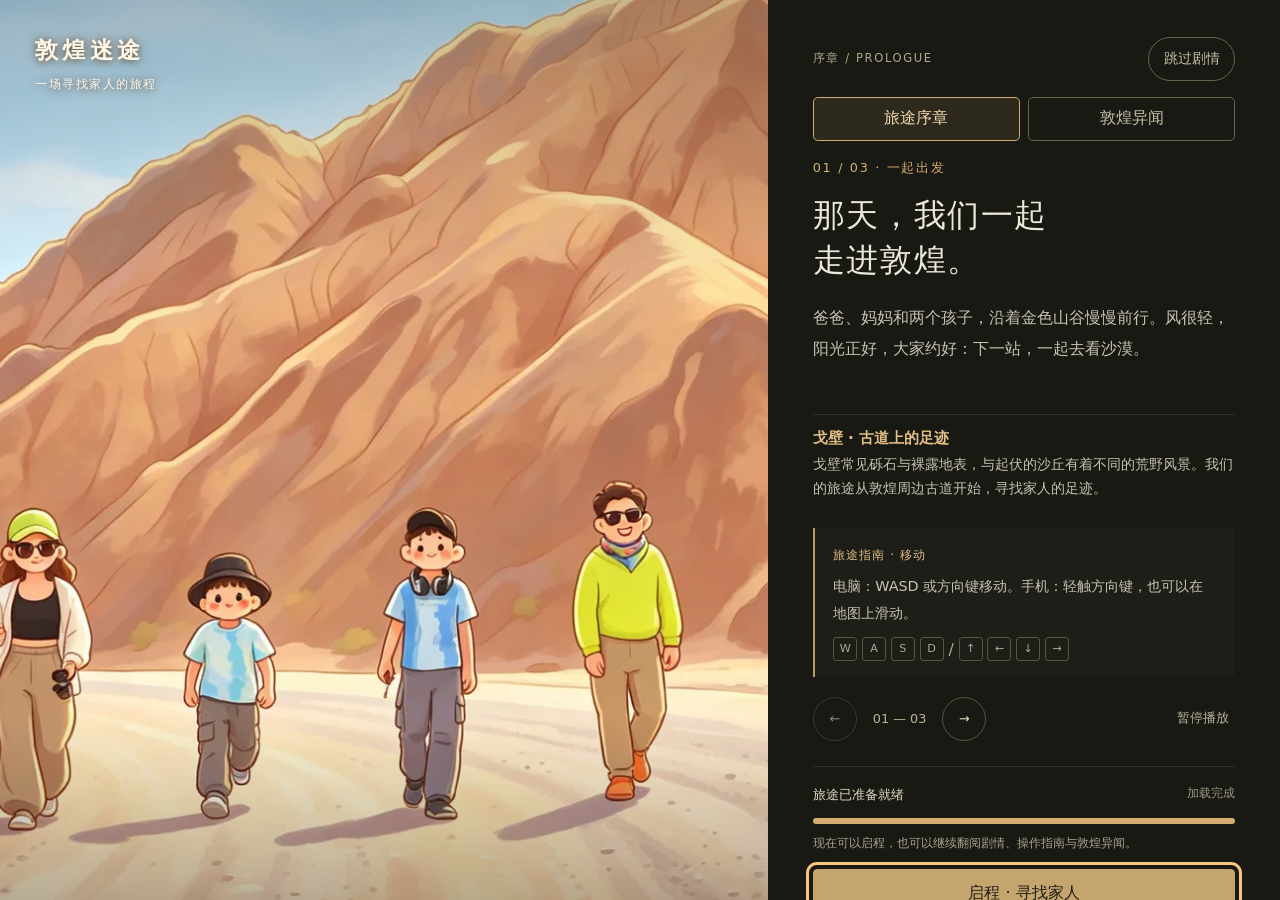
==== input-fix/index.html @ caf1607c "Publish the input-feel Web preview Add /input-fix/ from 085290f and link it on the preview index.  C" ====
<!DOCTYPE html>
<html lang="zh-CN">
	<head>
		<meta charset="utf-8">
		<meta name="viewport" content="width=device-width, initial-scale=1.0">
		<title>敦煌迷途</title>
		<style>
html, body, #canvas {
	margin: 0;
	padding: 0;
	border: 0;
}

body {
	color: white;
	background-color: black;
	overflow: hidden;
	touch-action: none;
}

#canvas {
	display: block;
}

#canvas:focus {
	outline: none;
}

#status, #status-splash, #status-progress {
	position: absolute;
	left: 0;
	right: 0;
}

#status, #status-splash {
	top: 0;
	bottom: 0;
}

#status {
	background-color: #242424;
	display: flex;
	flex-direction: column;
	justify-content: center;
	align-items: center;
	visibility: hidden;
}

#status-splash {
	max-height: 100%;
	max-width: 100%;
	margin: auto;
}

#status-splash.show-image--false {
	display: none;
}

#status-splash.fullsize--true {
	height: 100%;
	width: 100%;
	object-fit: contain;
}

#status-splash.use-filter--false {
	image-rendering: pixelated;
}

#status-progress, #status-notice {
	display: none;
}

#status-progress {
	bottom: 10%;
	width: 50%;
	margin: 0 auto;
}

#status-notice {
	background-color: #5b3943;
	border-radius: 0.5rem;
	border: 1px solid #9b3943;
	color: #e0e0e0;
	font-family: 'Noto Sans', 'Droid Sans', Arial, sans-serif;
	line-height: 1.3;
	margin: 0 2rem;
	overflow: hidden;
	padding: 1rem;
	text-align: center;
	z-index: 1;
}

html { font-family: system-ui, -apple-system, sans-serif; font-size: 100%; }
@supports (font: -apple-system-body) {
	html { font: -apple-system-body; }
}
#status { background: radial-gradient(ellipse at center, #33291c, #17140f); }
#status-splash { display: none; }
#status-copy {
	display: flex;
	flex-direction: column;
	gap: 0.5rem;
	margin-top: 1.25rem;
	text-align: center;
	font-family: system-ui, -apple-system, "Noto Sans SC", sans-serif;
}
#status-copy strong { color: #e6c98f; font-size: 1.35rem; font-weight: 600; }
#status-detail { color: #b9aa91; font-size: 0.9rem; }
#status-progress {
	position: static;
	margin-top: 1.25rem;
	height: 0.55rem;
	max-width: 26rem;
	accent-color: #d5a936;
}

#status { position:fixed; inset:0; z-index:1000; visibility:visible; display:grid; grid-template-columns:minmax(0, 1.35fr) minmax(24rem, 0.9fr); background:#191913; color:#ece7d9; text-align:left; overflow:auto; touch-action:pan-y; font-family:system-ui,-apple-system,sans-serif; }
body.intro-open { touch-action:pan-y; }
#status * { box-sizing:border-box; }
#status button { font:inherit; cursor:pointer; touch-action:manipulation; }
#status button:focus-visible { outline:3px solid #f6c57b; outline-offset:4px; }
#status button:disabled { cursor:wait; opacity:.58; }
#status [hidden] { display:none !important; }
.intro-art { position:relative; align-self:stretch; min-height:100%; overflow:hidden; background:#dcb687; }
.intro-art img { position:absolute; width:100%; height:100%; object-fit:cover; object-position:52% 65%; }
.intro-art::after { content:""; position:absolute; inset:0; background:linear-gradient(180deg,#2f261740,transparent 30%,transparent 75%,#2e241c70); pointer-events:none; }
.intro-brand { position:absolute; z-index:2; top:2.2rem; left:2.2rem; color:#fff7e8; text-shadow:0 1px 8px #594023; font-size:1.45rem; font-weight:650; letter-spacing:.18em; }
.intro-brand span { display:block; margin-top:.6rem; font-size:.78rem; font-weight:400; letter-spacing:.12em; }
.intro-caption { position:absolute; z-index:2; bottom:2.2rem; left:2.2rem; color:#fff4de; font-size:.85rem; letter-spacing:.15em; }
.intro-art-feedback { position:absolute; z-index:3; left:1rem; right:1rem; bottom:4rem; display:flex; flex-wrap:wrap; gap:.5rem; align-items:center; }
#intro-art-status { background:#241c14e8; color:#fff3d9; padding:.5rem .75rem; border-radius:.3rem; font-size:.85rem; }
#intro-art-retry { background:#241c14; color:#fff3d9; border:1px solid #d3ad70; min-height:2.75rem; padding:.4rem .7rem; border-radius:.3rem; }
.intro-place { margin-top:1rem; padding-top:.8rem; border-top:1px solid #ffffff19; }
#intro-place-title { margin:0 0 .3rem; font-size:.95rem; color:#e0bd82; font-weight:600; }
#intro-place-copy { margin:0; font-size:.85rem; line-height:1.75; color:#c6c1b2; }
.intro-sand { position:absolute; z-index:1; inset:-30%; opacity:0; pointer-events:none; background:repeating-linear-gradient(160deg,transparent 0 60px,#bd873632 62px 65px,transparent 68px 130px); transition:opacity 1.8s; }
#status[data-chapter="1"] .intro-sand { opacity:1; animation:intro-wind 4s linear infinite; }
#status[data-chapter="1"] .intro-art img { filter:sepia(.2) brightness(.82); }
@keyframes intro-wind { from { transform:translateX(-5%); } to { transform:translateX(5%); } }
.intro-panel { width:100%; max-width:42rem; margin:auto; padding:2.3rem clamp(1.5rem,3.5vw,4rem); }
.intro-top { display:flex; justify-content:space-between; align-items:center; gap:1rem; font-size:.72rem; letter-spacing:.14em; color:#afa88b; margin-bottom:1rem; }
.intro-sections { display:flex; gap:.5rem; margin-bottom:1.2rem; }
.intro-sections button { flex:1; min-height:2.75rem; border:1px solid #68614c; border-radius:.3rem; background:transparent; color:#c6bea7; }
.intro-sections button[aria-pressed="true"] { background:#d3ad701c; border-color:#d3ad70; color:#f2d8ad; }
.intro-lore-hint { font-size:.85rem; line-height:1.7; color:#afa88b; margin:0 0 1.4rem; }
#intro-lore-kind { color:#d2ad72; font-size:.85rem; margin:0 0 .8rem; }
#intro-lore-title { font-size:clamp(1.5rem,2vw,2rem); font-weight:500; line-height:1.5; margin:0 0 1rem; }
#intro-lore-copy { font-size:1rem; color:#d8d2c3; line-height:1.95; margin:0; }
.intro-lore-nav { display:flex; align-items:center; gap:.8rem; margin:1.2rem 0 .5rem; }
.intro-lore-nav button { min-width:2.75rem; min-height:2.75rem; padding:.4rem .8rem; border:1px solid #68614c; border-radius:.3rem; background:transparent; color:#f2d8ad; }
#intro-lore-page { margin-right:auto; color:#bbb298; font-size:.85rem; white-space:nowrap; }
#intro-lore-source { color:#afa88b; font-size:.8rem; line-height:1.7; margin-bottom:.8rem; }
#intro-lore-source summary { cursor:pointer; min-height:2.75rem; padding:.65rem 0; }
#intro-lore-link { display:inline-block; color:#e0bd82; padding:.5rem 0; }
#intro-lore-source span { display:block; }
#status a:focus-visible, #status summary:focus-visible { outline:3px solid #f6c57b; outline-offset:2px; }
.intro-top button { color:#c6bea7; background:transparent; border:1px solid #68614c; border-radius:2rem; min-height:2.75rem; padding:.4rem .9rem; font-size:.85rem !important; letter-spacing:0; }
#intro-chapter { color:#d2ad72; font-size:.8rem; letter-spacing:.13em; margin:0 0 1rem; }
#intro-title { font-size:clamp(1.7rem,2.5vw,2.8rem); font-weight:500; line-height:1.4; margin:0 0 1.2rem; letter-spacing:.05em; }
#intro-copy { color:#c6c1b2; font-size:1rem; line-height:1.95; margin:0; min-height:6rem; }
.intro-tip { margin-top:1.7rem; padding:1rem 1.15rem; border-left:2px solid #bc9a60; background:#ffffff06; }
#intro-tip-label { color:#e0bd82; font-size:.78rem; letter-spacing:.08em; }
#intro-tip { font-size:.9rem; line-height:1.85; margin:.55rem 0 0; color:#c8c2b1; }
.intro-keys { display:flex; gap:.3rem; align-items:center; margin-top:.7rem; color:#aea792; }
.intro-keys kbd { font: .7rem system-ui; min-width:1.5rem; height:1.5rem; text-align:center; padding-top:.2rem; border:1px solid #595640; border-radius:.2rem; }
.intro-nav { display:flex; align-items:center; gap:1rem; margin:1.2rem 0 1.6rem; color:#bbb298; font-size:.8rem; }
.intro-nav button { background:transparent; border:1px solid #55513f; color:#e9dcc4; min-width:2.75rem; min-height:2.75rem; border-radius:50%; }
.intro-nav #intro-auto { border:0; border-radius:0; margin-left:auto; color:#b9b29d; font-size:.8rem; }
.intro-loading { padding-top:1.2rem; border-top:1px solid #ffffff19; }
.intro-progress-row { display:flex; justify-content:space-between; gap:.5rem; font-size:.82rem; }
#status-detail { color:#e0d8c3; font-size:inherit; }
.intro-download { color:#99947e; font-size:.72rem; }
#status-progress { display:block; position:static; width:100%; max-width:none; margin:.85rem 0 .6rem; height:.35rem; accent-color:#d3ad70; border:0; border-radius:1rem; overflow:hidden; }
#status-progress::-webkit-progress-bar { background:#ffffff18; }
#status-progress::-webkit-progress-value { background:#d3ad70; }
#intro-network { font-size:.75rem; color:#a9a28e; line-height:1.6; margin:.65rem 0 1rem; }
#intro-enter, #intro-retry { min-height:3rem; width:100%; border:1px solid #c4a56d; background:#c4a56d; color:#201e16; border-radius:.25rem; font-weight:650; }
#status-notice { position:static; margin:1rem 0; text-align:left; overflow-wrap:anywhere; font: .85rem/1.6 system-ui; }
#status[data-returning="true"] #intro-story, #status[data-returning="true"] .intro-nav { display:none; }
#status[data-returning="true"] .intro-top { margin-bottom:1rem; }
#status[data-paused="true"] .intro-sand { animation-play-state:paused; }
@media (max-width:850px) {
  #status { display:flex; flex-direction:column; height:100dvh; overflow:hidden; justify-content:flex-start; align-items:stretch; }
  .intro-art { flex:none; min-height:0; height:clamp(9rem,26dvh,15rem); }
  .intro-art img { object-fit:contain; object-position:center; }
  .intro-brand { top:1rem; left:1rem; font-size:1.1rem; }
  .intro-brand span { font-size:.65rem; margin-top:.3rem; }
  .intro-caption { bottom:.8rem; left:1rem; font-size:.7rem; }
  .intro-panel { flex:1; min-height:0; max-width:none; margin:0; display:flex; flex-direction:column; padding:1rem 1.3rem max(.8rem,env(safe-area-inset-bottom)); }
  .intro-reading { flex:1; min-height:0; overflow-y:auto; padding-bottom:.5rem; overscroll-behavior:contain; }
  .intro-top { margin-bottom:1rem; }
  #intro-title { font-size:1.65rem; margin-bottom:.65rem; }
  #intro-title br { display:none; }
  #intro-copy { min-height:0; font-size:.95rem; line-height:1.8; }
  .intro-tip { margin-top:1rem; padding:.7rem .9rem; }
  .intro-keys { display:none; }
  .intro-nav { margin:.65rem 0; }
  .intro-loading { flex:none; padding-top:.8rem; }
}
@media (max-width:850px) and (max-height:500px) { .intro-art { display:none; } }
@media (max-width:850px) and (max-height:700px) {
  #status[data-reading="lore"] .intro-art { display:none; }
  #status[data-reading="lore"] .intro-lore-hint { display:none; }
}
@media (prefers-reduced-motion:reduce) { .intro-sand { animation:none !important; transition:none; } }

/* Illustrated travel notes stay visually distinct from the family film. */
#status[data-illustrated="true"] { grid-template-columns:minmax(0, 1fr); background:#262923; }
#status[data-illustrated="true"] .intro-art { display:none; }
#status[data-illustrated="true"] .intro-panel { max-width:62rem; height:100dvh; display:flex; flex-direction:column; padding-top:1.2rem; padding-bottom:1rem; }
#status[data-illustrated="true"] .intro-reading { flex:1; min-height:0; overflow-y:auto; }
#status[data-illustrated="true"] .intro-loading { flex:none; }
#status[data-illustrated="true"] #intro-lore-view article { display:grid; grid-template-columns:1fr 1fr; column-gap:2rem; padding:1.5rem; border-radius:.3rem; background:#eee0bd; color:#493b2b; border:1px solid #bb9868; }
#intro-rabbit-figure { grid-column:1; grid-row:1 / 5; margin:0; text-align:center; }
#intro-rabbit-figure svg { display:block; width:100%; height:auto; max-height:17rem; }
#intro-travel-figure { grid-column:1; grid-row:1 / 5; margin:0; text-align:center; }
#intro-travel-figure svg { display:block; width:100%; height:auto; max-height:17rem; }
#intro-travel-caption { font-size:.75rem; line-height:1.7; margin:.6rem 0; color:#6e5740; }
#intro-rabbit-figure figcaption { font-size:.75rem; line-height:1.7; margin:.3rem 0; color:#6e5740; }
#intro-rabbit-zoom { min-height:2.75rem; border:1px solid #8d7050; border-radius:.3rem; background:transparent; color:#493b2b; padding:.3rem 1rem; }
#status[data-illustrated="true"] #intro-lore-kind { color:#775137; font-size:.8rem; margin-top:1rem; }
#status[data-illustrated="true"] #intro-lore-title { color:#3d493e; }
#status[data-illustrated="true"] #intro-lore-copy { color:#544633; }
#intro-rabbit-caption { color:#6f5435; font-size:.85rem; line-height:1.7; border-top:1px dashed #b59d78; padding-top:1rem; }
@media (max-width:600px) {
  #status[data-illustrated="true"] #intro-lore-view article { display:flex; flex-direction:column; padding:1rem; }
  #intro-rabbit-figure svg { width:11rem; max-width:100%; margin:auto; }
  #intro-travel-figure svg { width:15rem; max-width:100%; max-height:11rem; margin:auto; }
  #status[data-illustrated="true"] #intro-lore-kind { order:-2; margin-top:0; }
  #status[data-illustrated="true"] #intro-lore-title { order:-1; font-size:1.4rem; }
  #status[data-illustrated="true"] #intro-lore-copy { margin-top:1rem; }
}
@media (max-width:600px) and (max-height:700px) {
  /* Large system text: show the story before its sketch, with entry always pinned. */
  #status[data-illustrated="true"][data-rabbit="false"] #intro-lore-kind { order:-3; }
  #status[data-illustrated="true"][data-rabbit="false"] #intro-lore-title { order:-2; }
  #status[data-illustrated="true"][data-rabbit="false"] #intro-lore-copy { order:-1; margin:0 0 1rem; }
}

		</style>
		<link id="-gd-engine-icon" rel="icon" type="image/png" href="index.icon.png" />
<link rel="apple-touch-icon" href="index.apple-touch-icon.png"/>

		<link rel="preload" href="intro-b907c18ffd4f22e8.webp" as="image" fetchpriority="high">
		<link rel="preload" href="engine-0e92f6c922b2d3230a5f05c5.wasm" as="fetch" type="application/wasm" crossorigin fetchpriority="low">
		<link rel="preload" href="game-4601ad92c6a25cb514711096.pck" as="fetch" crossorigin fetchpriority="low">

	</head>
	<body>
		<canvas id="canvas">
			Your browser does not support the canvas tag.
		</canvas>

		<noscript>
			Your browser does not support JavaScript.
		</noscript>

		<section id="status" aria-label="敦煌迷途序章" data-chapter="0">
  <div class="intro-art">
    <img src="intro-b907c18ffd4f22e8.webp" data-storm-src="intro-f0b5d2ba8b22881a.webp" data-search-src="intro-f4a6c2591dc0d5f5.webp" alt="一家四口穿行在敦煌金色的山谷中：妈妈、两个孩子和爸爸。" fetchpriority="high" decoding="async">
    <div class="intro-sand" aria-hidden="true"></div>
    <div class="intro-brand">敦煌迷途 <span>一场寻找家人的旅程</span></div>
    <span class="intro-caption">敦煌 · 风起之前</span>
    <div class="intro-art-feedback"><span id="intro-art-status" role="status" hidden></span><button id="intro-art-retry" type="button" hidden>重试插图</button></div>
  </div>
  <div class="intro-panel">
    <div class="intro-reading">
    <header class="intro-top"><span>序章 / PROLOGUE</span><button id="intro-skip" type="button">跳过剧情</button></header>
    <div class="intro-sections" role="group" aria-label="等待时读点什么">
      <button id="intro-show-story" type="button" aria-pressed="true" aria-controls="intro-story-view">旅途序章</button>
      <button id="intro-show-lore" type="button" aria-pressed="false" aria-controls="intro-lore-view">敦煌异闻</button>
    </div>
    <div id="intro-story-view">
    <div id="intro-story" aria-live="polite" aria-atomic="true">
      <p id="intro-chapter">01 / 03 · 一起出发</p>
      <h1 id="intro-title">那天，我们一起<br>走进敦煌。</h1>
      <p id="intro-copy">爸爸、妈妈和两个孩子，沿着金色山谷慢慢前行。风很轻，阳光正好，大家约好：下一站，一起去看沙漠。</p>
      <aside class="intro-place" aria-label="旅途地理小记">
        <h2 id="intro-place-title">戈壁 · 古道上的足迹</h2>
        <p id="intro-place-copy">从敦煌周边古道出发，认识戈壁、莫高窟与三危山。</p>
      </aside>
    </div>
    <aside class="intro-tip" aria-label="操作介绍">
      <span id="intro-tip-label">旅途指南 · 移动</span>
      <p id="intro-tip">电脑：WASD 或方向键移动。手机：轻触方向键，也可以在地图上滑动。</p>
      <div class="intro-keys" aria-hidden="true"><kbd>W</kbd><kbd>A</kbd><kbd>S</kbd><kbd>D</kbd><span> / </span><kbd>↑</kbd><kbd>←</kbd><kbd>↓</kbd><kbd>→</kbd></div>
    </aside>
    <nav class="intro-nav" aria-label="序章翻页">
      <button id="intro-prev" type="button" aria-label="上一幕">←</button>
      <span id="intro-page">01 — 03</span>
      <button id="intro-next" type="button" aria-label="下一幕">→</button>
      <button id="intro-auto" type="button">暂停播放</button>
    </nav>
    </div>
    <section id="intro-lore-view" aria-label="敦煌异闻" hidden>
      <p class="intro-lore-hint">等风来，也听一段敦煌往事。手动翻阅，随时启程。</p>
      <article aria-live="polite" aria-atomic="true">
        <figure id="intro-rabbit-figure" hidden>
          <div role="img" aria-label="原创三兔共耳示意：三只追逐的兔子与中央的耳朵"><svg xmlns="http://www.w3.org/2000/svg" width="400" height="400" viewBox="0 0 320 320">
  <!-- Original geometric interpretation, not a reproduction of a historic mural. -->
  <circle cx="160" cy="160" r="153" fill="#eee0bd" stroke="#9b6848" stroke-width="3"/>
  <circle cx="160" cy="160" r="141" fill="none" stroke="#b28d5f" stroke-width="1" stroke-dasharray="3 7"/>
  <circle cx="160" cy="160" r="125" fill="#294f50" stroke="#bc945e" stroke-width="4"/>
  <g fill="#d7b273" stroke="#f3d9a6" stroke-width="1.5">
    <path d="M160 31 Q185 49 160 70 Q135 49 160 31Z"/>
    <path d="M160 31 Q185 49 160 70 Q135 49 160 31Z" transform="rotate(60 160 160)"/>
    <path d="M160 31 Q185 49 160 70 Q135 49 160 31Z" transform="rotate(120 160 160)"/>
    <path d="M160 31 Q185 49 160 70 Q135 49 160 31Z" transform="rotate(180 160 160)"/>
    <path d="M160 31 Q185 49 160 70 Q135 49 160 31Z" transform="rotate(240 160 160)"/>
    <path d="M160 31 Q185 49 160 70 Q135 49 160 31Z" transform="rotate(300 160 160)"/>
  </g>
  <g fill="#f4e6c3" stroke="#643f2f" stroke-width="2.4" stroke-linejoin="round">
    <g id="hare">
      <path d="M155 112 C144 103 139 85 118 79 C97 74 77 88 80 107 C82 124 106 127 123 116 L141 130Z"/>
      <path d="M85 101 Q64 91 70 80 Q81 84 89 94"/>
      <path d="M103 113 Q93 135 114 136 L133 123 M116 89 Q132 84 144 95 L156 100" fill="none"/>
      <path d="M145 105 Q150 88 163 96 Q175 102 174 118 L163 128 Q145 128 145 105Z"/>
      <circle cx="156" cy="105" r="2.6" fill="#643f2f" stroke="none"/>
      <path d="M171 117 L176 120 L170 122" fill="#643f2f"/>
    </g>
    <use href="#hare" transform="rotate(120 160 160)"/>
    <use href="#hare" transform="rotate(240 160 160)"/>
  </g>
  <!-- Each lens is ONE ear shared by the two heads at its endpoints. Three total. -->
  <g id="shared-ears" fill="#f4e6c3" stroke="#643f2f" stroke-width="2.4">
    <path d="M160 117 Q201 132 197 181 Q160 162 160 117Z"/>
    <path d="M160 117 Q201 132 197 181 Q160 162 160 117Z" transform="rotate(120 160 160)"/>
    <path d="M160 117 Q201 132 197 181 Q160 162 160 117Z" transform="rotate(240 160 160)"/>
  </g>
  <g fill="none" stroke="#ba754f" stroke-width="2.5" stroke-linecap="round">
    <path d="M169 133 Q186 150 191 168"/>
    <path d="M169 133 Q186 150 191 168" transform="rotate(120 160 160)"/>
    <path d="M169 133 Q186 150 191 168" transform="rotate(240 160 160)"/>
  </g>
</svg>
</div>
          <figcaption>哥哥的旅行手记 · 原创示意，非文物原图</figcaption>
          <button id="intro-rabbit-zoom" type="button" aria-expanded="false">放大看看</button>
        </figure>
        <figure id="intro-travel-figure" hidden>
          <div data-note="roadbook" role="img" aria-label="原创旅行画卷：泉水、石窟和石门连接成路" hidden><svg xmlns="http://www.w3.org/2000/svg" width="640" height="400" viewBox="0 0 640 400">
<rect x="8" y="8" width="624" height="384" rx="18" fill="#eee0bd" stroke="#b28b54" stroke-width="3"/>
<g fill="#d0b48a"><path d="M25 185 90 75 150 160 202 65 290 185Z"/><path d="m367 132 65-75 51 66 57-90 75 99Z"/></g>
<path d="M100 216V280H200V341H358V250H513V204" fill="none" stroke="#957c57" stroke-width="25" stroke-linejoin="round"/>
<path d="M100 216V280H200V341H358V250H513V204" fill="none" stroke="#f5c864" stroke-width="5" stroke-dasharray="9 8"/>
<g fill="#6b9f9b" stroke="#315e60" stroke-width="3"><ellipse cx="100" cy="208" rx="37" ry="16"/><path d="M72 207q28-18 56 0" fill="none"/></g>
<path d="M280 230v-57a40 40 0 0 1 80 0v57Z" fill="#a88059" stroke="#71573d" stroke-width="5"/><path d="M300 230v-52a20 20 0 0 1 40 0v52" fill="#51483c"/>
<path d="M320 230v50H200" fill="none" stroke="#957c57" stroke-width="17"/>
<g fill="#b58750" stroke="#755332" stroke-width="4"><path d="M475 210V139H493V210ZM534 210V139H552V210Z"/><path d="M465 135H561V151H465Z"/></g>
<path d="m513 98-10 17h20Z" fill="#476d64"/>
<g fill="#9f7851"><circle cx="40" cy="330" r="5"/><circle cx="590" cy="295" r="4"/><circle cx="430" cy="340" r="5"/></g>
</svg>
</div>
          <div data-note="golden_light" role="img" aria-label="原创岩缝示意：换个角度，看见暖光中的小脚印" hidden><svg xmlns="http://www.w3.org/2000/svg" width="640" height="400" viewBox="0 0 640 400">
<rect x="8" y="8" width="624" height="384" rx="18" fill="#eee0bd" stroke="#b28b54" stroke-width="3"/>
<path d="M30 310 95 90 165 50 235 110 295 315Z" fill="#b58058"/>
<path d="M368 315 382 120 460 65 520 100 610 315Z" fill="#a56e4e"/>
<path d="m165 50 28 115 42-55M460 65l-18 128-60-73" fill="none" stroke="#d4a674" stroke-width="12"/>
<path d="m360 65 34 15-81 265-112-30Z" fill="#f8cd68" opacity=".65"/>
<path d="m360 65 9 4-99 260-30-8Z" fill="#fff1b3"/>
<g fill="#6c634b" transform="translate(285 252) rotate(-28)"><ellipse cx="0" cy="0" rx="9" ry="17"/><ellipse cx="25" cy="27" rx="9" ry="17"/><circle cx="0" cy="-25" r="5"/><circle cx="25" cy="2" r="5"/></g>
<path d="M165 350q-60-45 0-82m-18 8 18-8-2 20" fill="none" stroke="#496e69" stroke-width="6" stroke-linecap="round"/>
</svg>
</div>
          <div data-note="nine_deer" role="img" aria-label="原创鹿形路标与清泉示意" hidden><svg xmlns="http://www.w3.org/2000/svg" width="400" height="320" viewBox="0 0 400 320">
<rect x="8" y="8" width="384" height="304" rx="20" fill="#eee0bd" stroke="#b28b54" stroke-width="3"/>
<path d="M40 260q80-35 160 0t160 0v28H40Z" fill="#649c9a"/>
<g fill="#e0ac62" stroke="#674c35" stroke-width="6" stroke-linejoin="round" stroke-linecap="round">
<path d="m100 160 35-18 95 3 35-62 34 6-20 31-17 67-30 14-10 48h-14l3-49-56-6-18 55h-15l7-67-29-5-17-28Z"/>
<path d="m269 88-15-37m10 16-17-6m29 25 20-37m-10 18 20-3" fill="none"/>
</g>
<circle cx="283" cy="98" r="4" fill="#3c3e32"/>
<g fill="#eee0bd"><circle cx="154" cy="162" r="7"/><circle cx="180" cy="170" r="7"/><circle cx="207" cy="160" r="7"/></g>
</svg>
</div>
          <div data-note="library_cave" role="img" aria-label="原创旅行速写：小洞口与展开的旧卷纸" hidden><svg xmlns="http://www.w3.org/2000/svg" width="640" height="400" viewBox="0 0 640 400">
<rect x="8" y="8" width="624" height="384" rx="18" fill="#eee0bd" stroke="#b28b54" stroke-width="3"/>
<path d="M48 320V164Q48 62 190 62T332 164V320Z" fill="#c7a479"/>
<path d="M91 320V168Q91 97 190 97T289 168V320Z" fill="#8c7157"/>
<path d="M124 320V175Q124 130 190 130T256 175V320Z" fill="#504e43"/>
<path d="M70 192H110M274 215H310M76 263H112M140 94L150 117M238 96L230 120" stroke="#a7855d" stroke-width="5"/>
<path d="M80 326H300" stroke="#715b43" stroke-width="8" stroke-linecap="round"/>
<g stroke="#846847" stroke-width="4" stroke-linejoin="round">
<path d="M365 100H542V297H365Z" fill="#f7eac9"/>
<path d="M352 100Q352 80 368 80H548Q564 80 564 100V111H389V100Q389 80 368 80" fill="#d5b783"/>
<path d="M365 286H531Q553 286 553 307T531 328H350Q369 318 365 286Z" fill="#d5b783"/>
</g>
<g stroke="#9d885f" stroke-width="5" stroke-linecap="round"><path d="M404 144H506M404 170H487M404 196H506M404 222H470"/></g>
<path d="M306 174Q336 160 352 181" fill="none" stroke="#6d9187" stroke-width="4" stroke-dasharray="4 7"/>
<g fill="#b28b54"><circle cx="88" cy="350" r="4"/><circle cx="586" cy="314" r="4"/></g>
</svg>
</div>
          <div data-note="pipa" role="img" aria-label="原创意象速写：琵琶与舒展回旋的舞带，并非壁画舞姿复原" hidden><svg xmlns="http://www.w3.org/2000/svg" width="640" height="400" viewBox="0 0 640 400">
<rect x="8" y="8" width="624" height="384" rx="18" fill="#eee0bd" stroke="#b28b54" stroke-width="3"/>
<path d="M88 257C190 333 134 97 275 100S454 333 552 166" fill="none" stroke="#749c90" stroke-width="24" stroke-linecap="round"/>
<path d="M89 254C191 330 135 94 276 97S455 330 553 163" fill="none" stroke="#bad0ad" stroke-width="4"/>
<g transform="rotate(28 320 200)" stroke="#765539" stroke-linejoin="round">
<path d="M308 124V62L336 48 343 61 329 73V124C329 158 377 182 377 237A57 57 0 0 1 263 237C263 182 308 158 308 124Z" fill="#c69b5d" stroke-width="5"/>
<path d="M312 138C307 176 279 193 279 237A41 41 0 0 0 361 237C361 194 333 177 325 138Z" fill="#e6c78e" stroke-width="3"/>
<path d="M313 84V263M319 80V263M325 77V263" stroke-width="2"/>
<path d="M298 263H341M305 104H333M305 116H333" stroke-width="5"/>
</g>
<path d="M120 151Q169 89 226 73M423 322Q492 323 534 279" fill="none" stroke="#b78762" stroke-width="3" stroke-dasharray="6 8"/>
<g fill="#b78762"><circle cx="119" cy="151" r="5"/><circle cx="535" cy="278" r="5"/></g>
</svg>
</div>
          <figcaption id="intro-travel-caption"></figcaption>
        </figure>
        <p id="intro-lore-kind"></p>
        <h2 id="intro-lore-title"></h2>
        <p id="intro-lore-copy"></p>
        <p id="intro-rabbit-caption" hidden>留意木门上的兔纹。答案，也许就在旅途中。</p>
      </article>
      <nav class="intro-lore-nav" aria-label="异闻翻页">
        <button id="intro-lore-prev" type="button" aria-label="上一则异闻">←</button>
        <span id="intro-lore-page"></span>
        <button id="intro-lore-next" type="button">下一则 →</button>
      </nav>
      <details id="intro-lore-source"><summary>故事出处</summary><a id="intro-lore-link" target="_blank" rel="noopener noreferrer"></a><span>（新窗口打开）</span></details>
    </section>
    </div>
    <footer class="intro-loading">
      <div class="intro-progress-row"><span id="status-detail" role="status">正在准备旅途…</span><span class="intro-download">后台加载中</span></div>
      <progress id="status-progress" aria-label="游戏资源加载进度"></progress>
      <p id="intro-network">初次进入需要下载引擎；阅读剧情时，下载会同时进行。</p>
      <button id="intro-enter" type="button" disabled>等待旅途准备就绪…</button>
      <div id="status-notice" role="alert"></div>
      <button id="intro-retry" type="button" hidden>重新加载</button>
    </footer>
  </div>
</section>


		<script>(() => {
  'use strict';
  const overlay = document.getElementById('status');
  document.body.classList.add('intro-open');
  const key = 'dunhuang-intro-v1';
  const artwork = overlay.querySelector('.intro-art img');
  const illustrations = [
    [artwork.getAttribute('src'), artwork.alt],
    [artwork.dataset.stormSrc, '黄沙席卷敦煌山谷，一家四口在风暴中走散，彼此伸手寻找。'],
    [artwork.dataset.searchSrc, '风暴过后，爸爸独自沿着敦煌古道的脚印，出发寻找家人。'],
  ];
  let pendingArtwork = -1;
  const imageCache = new Map();
  const artStatus = document.getElementById('intro-art-status');
  const artRetry = document.getElementById('intro-art-retry');

  function loadArtwork(index) {
    const src = illustrations[index][0];
    if (imageCache.has(src)) return imageCache.get(src);
    const image = new Image();
    image.decoding = 'async';
    // These two images total only ~174 KiB. Give the visible story priority over WASM.
    image.fetchPriority = 'high';
    const entry = { image, state: 'loading', promise: null };
    entry.promise = new Promise(resolve => {
      image.onload = async () => {
        try { await image.decode(); } catch (_) { /* onload already confirms usable pixels. */ }
        entry.state = 'ready';
        resolve(true);
      };
      image.onerror = () => { entry.state = 'failed'; resolve(false); };
    });
    imageCache.set(src, entry);
    image.src = src;
    return entry;
  }

  function primeArtwork() {
    if (skip || !overlay.isConnected) return;
    // Start both later acts while the first is being read, not at the moment of flipping.
    loadArtwork(1);
    loadArtwork(2);
  }

  function renderArtwork() {
    if (pendingArtwork === chapter) return;
    pendingArtwork = chapter;
    const target = chapter;
    const [src, alt] = illustrations[target];
    artRetry.hidden = true;
    artStatus.hidden = true;
    overlay.querySelector('.intro-art').setAttribute('aria-busy', 'false');
    if (artwork.getAttribute('src') === src) return;
    const entry = loadArtwork(target);
    if (entry.state !== 'ready') {
      artStatus.textContent = `第 ${target + 1} 幕插图加载中，正文可先阅读`;
      artStatus.hidden = false;
      overlay.querySelector('.intro-art').setAttribute('aria-busy', 'true');
    }
    // Keep the last usable image; out-of-order responses cannot turn a page back.
    entry.promise.then(loaded => {
      if (chapter !== target || !overlay.isConnected) return;
      overlay.querySelector('.intro-art').setAttribute('aria-busy', 'false');
      if (!loaded) {
        artStatus.textContent = '本幕插图暂未载入，仍可阅读或进入游戏';
        artStatus.hidden = false;
        artRetry.hidden = false;
        return;
      }
      artwork.src = src;
      artwork.alt = alt;
      artStatus.hidden = true;
      artRetry.hidden = true;
    });
  }
  const chapters = [
    ['一起出发', '那天，我们一起\n走进敦煌。', '爸爸、妈妈和两个孩子，沿着金色山谷慢慢前行。风很轻，阳光正好，大家约好：下一站，一起去看沙漠。', '敦煌 · 风起之前', '移动', '电脑：WASD 或方向键移动。手机：轻触方向键，也可以在地图上滑动。'],
    ['风暴突至', '一阵风，\n吹散了四个人。', '天边忽然扬起黄沙，熟悉的山谷转眼被风暴吞没。呼喊声消失在风里，再睁开眼时，身边的家人已经不见了。', '敦煌 · 黄沙遮住了归路', '即时战斗', '敌人不会等你行动。朝相邻敌人的方向移动即可攻击；留意箭头预警，及时避让。电脑按 P / Esc，手机点“暂停”可暂停战斗。'],
    ['寻找家人', '风停之后，\n我们一定要团聚。', '你决定沿着古道出发，寻找走散的家人。穿过迷途，留意沿路的补给与指引——这趟旅程，要一家人一起走完。', '敦煌 · 旅途从这里开始', '补给与目标', '寻找家人、收集补给。电脑用 1–5 选道具、E 使用；手机点“换”“用”。集齐当前关卡的家人后，跟随指引前往出口。'],
  ];
  const places = [
    ['戈壁 · 古道上的足迹', '戈壁常见砾石与裸露地表，与起伏的沙丘有着不同的荒野风景。我们的旅途从敦煌周边古道开始，寻找家人的足迹。'],
    ['莫高窟 · 岩壁里的千年故事', '莫高窟以壁画和彩塑著称，留下丝绸之路上文化交流的印记。旅途中的图案与故事，提醒我们仔细观察、记住线索。'],
    ['三危山 · 风中的归路', '三危山遥对莫高窟。游戏将山谷与远处的营地化为最后一段归路：找到弟弟，让一家四口再次团聚。'],
  ];
  // Shared with the in-game reference plate; generated from assets/lore at export.
  const rabbitNote = {"id": "three_hares", "kind": "旅行手记 · 莫高窟第407窟", "title": "三只兔子，耳朵藏在哪？", "teaser": "哥哥在旅行手记里画下“三兔共耳”：每只兔子看起来都有两只耳朵，整幅图却只有三只。沿着图案慢慢看——到了莫高窟，也许会认出它。", "reference_label": "哥哥的手记 · 纹样临摹", "question": "木门上的哪块门牌，和手记里的图案一样？", "retry": "再看中间的耳朵。参考图一直在，不着急。", "reveal": "原来，相邻的兔子共用一只耳朵！三只耳朵围成一个三角形，每只兔子仍有两只耳朵。", "history": "第407窟藻井的莲花中心绘有三只追逐的兔子，画家用共耳的巧思让它们连成一圈。", "fiction": "本图为原创纹样示意，非文物原图。手记、门牌与开门情节为游戏虚构。", "source_title": "敦煌研究院 · 莫高窟第407窟", "source_url": "https://www.dha.ac.cn/info/1425/3569.htm"};
  const travelNotes = {"roadbook": {"id": "roadbook", "kind": "画中行旅 · 五台山图的启发", "title": "没有导航，怎样把路画给别人？", "teaser": "莫高窟第61窟的《五台山图》，把山路、建筑和行旅的人们画在一面墙上。妈妈也学着画了一页路书：泉水、石窟、石门。风沙会盖住脚印，熟悉的地标却还在。", "prompt": "妈妈的路书：从石窟折返古道，经过南面的弯路，到石门再向北寻找。点一下图中的石门，把这段路描下来。", "reveal": "石门认出来了！金线只标出这段古道，不代表前方没有危险。沿线到石门，再向北找妈妈。", "fiction": "原创游戏路书，非文物原图。《五台山图》描绘的是五台山，并非本关敦煌地图。", "source_title": "敦煌研究院 · 莫高窟第61窟", "source_url": "https://www.dha.ac.cn/info/1425/3588.htm"}, "golden_light": {"id": "golden_light", "kind": "建窟传说 · 三危山", "title": "换一个地方看，山会告诉你什么？", "teaser": "《莫高窟记》记载，乐僔见到山间金光，因而留下开窟。这是一则建窟传说。弟弟在旅行手记旁画了两道岩缝：同一片山，换个角度，或许会注意到先前忽略的小线索。", "prompt": "弟弟在北面石窟。向左挪半步，看看岩缝里的暖光。", "reveal": "是弟弟画的小脚印！沿金色足迹折回古道，去北面的石窟找他。", "fiction": "金光为建窟传说；岩缝、涂鸦与引路情节为游戏虚构，不是对传说成因的解释。", "source_title": "敦煌保护研究基金会 · 莫高窟记记载", "source_url": "https://www.dhafund.cn/cms/jjhdt/222.html"}, "nine_deer": {"id": "nine_deer", "kind": "壁画故事 · 第257窟", "title": "它为什么回头走向河里？", "teaser": "妈妈的旅行手记里，一只九色鹿停在河岸，回头望着水面。河里似乎有人挥手，对岸却还藏在暗处。它接下来会做什么？古道旁的鹿形路标、莫高窟里的灯影，也许会让你想起这一页。", "reveal": "鹿形路标旁，果然有一眼清泉。想起九色鹿救人的故事，你也攒足力气，继续寻找家人。", "fiction": "鹿形路标、清泉引路、提灯照岸与足迹引路为游戏虚构，并非九色鹿壁画原有情节。", "source_title": "数字敦煌 · 莫高窟第257窟", "source_url": "https://www.e-dunhuang.com/cave/10.0001/0001.0001.0257"}, "library_cave": {"id": "library_cave", "kind": "旅行手记 · 藏经洞的一页", "title": "小小的洞室，装得下多少往事？", "teaser": "妈妈在手记里画了一个小洞口。1900年，人们发现的藏经洞里，不只有经卷，还有文书和绘画。哥哥原以为宝藏都是金银，看到这里却改了主意：原来一张旧纸，也能留下很久以前的生活。", "fiction": "洞口与卷纸为原创旅行示意，非文物原图；家人的旅行片段为虚构。", "source_title": "敦煌研究院 · 藏经洞发现与文物保护（《我爱你，正如深爱莫高窟》）", "source_url": "https://www.dha.ac.cn/info/1159/2519.htm"}, "pipa": {"id": "pipa", "kind": "旅行手记 · 第112窟的舞姿", "title": "壁画没有声音，怎么像在跳舞？", "teaser": "翻到下一页，弟弟画了一条弯弯的舞带。莫高窟第112窟的乐舞图里，有著名的“反弹琵琶”：乐舞伎把琵琶举到身后，舞姿舒展。哥哥沿着画里的曲线比了比——琴声虽听不见，动作却像还没有停下来。", "fiction": "琵琶与舞带为原创意象示意，非文物原图或舞姿复原；家人的旅行片段为虚构。", "source_title": "敦煌研究院 · 盛唐古乐，惊艳千年", "source_url": "https://www.dha.ac.cn/info/1159/2723.htm"}};
  const noteRow = note => [note.kind, note.title, note.teaser, note.source_title, note.source_url];
  // Inline text and small original vectors: no additional image requests.
  const lore = [
    noteRow(travelNotes.nine_deer),
    [rabbitNote.kind, rabbitNote.title, rabbitNote.teaser, rabbitNote.source_title, rabbitNote.source_url],
    noteRow(travelNotes.golden_light),
    noteRow(travelNotes.library_cave),
    noteRow(travelNotes.pipa),
    noteRow(travelNotes.roadbook),
  ];
  const notePages = { 0: 'nine_deer', 2: 'golden_light', 3: 'library_cave', 4: 'pipa', 5: 'roadbook' };
  let seen = false;
  try { seen = localStorage.getItem(key) === 'seen'; } catch (_) { /* Private storage may be unavailable. */ }
  let chapter = 0;
  let ready = false;
  let failed = false;
  let skip = seen;
  let readingLore = false;
  let loreIndex = 0;
  let auto = !matchMedia('(prefers-reduced-motion: reduce)').matches;
  const $ = id => document.getElementById(id);
  const enter = $('intro-enter');
  let timer;
  let slowTimer;

  function stop() { clearInterval(timer); }
  function renderLore() {
    const rabbit = readingLore && loreIndex === 1;
    overlay.dataset.rabbit = String(rabbit);
    const noteId = readingLore ? notePages[loreIndex] : null;
    overlay.dataset.illustrated = String(rabbit || Boolean(noteId));
    $('intro-travel-figure').hidden = !noteId;
    for (const illustration of $('intro-travel-figure').querySelectorAll('[data-note]')) {
      illustration.hidden = illustration.dataset.note !== noteId;
    }
    $('intro-travel-caption').textContent = noteId ? travelNotes[noteId].fiction : '';
    $('intro-rabbit-figure').hidden = !rabbit;
    $('intro-rabbit-caption').hidden = !rabbit;
    $('intro-rabbit-zoom').setAttribute('aria-expanded', 'false');
    $('intro-rabbit-zoom').textContent = '放大看看';
    $('intro-rabbit-figure').querySelector('svg').setAttribute('viewBox', '0 0 320 320');
    const [kind, title, copy, source, href] = lore[loreIndex];
    $('intro-lore-kind').textContent = kind;
    $('intro-lore-title').textContent = title;
    $('intro-lore-copy').textContent = copy;
    $('intro-lore-page').textContent = `${loreIndex + 1} / ${lore.length}`;
    $('intro-lore-link').textContent = source;
    $('intro-lore-link').href = href;
    $('intro-lore-source').open = false;
    $('intro-lore-prev').disabled = loreIndex === 0;
    $('intro-lore-next').textContent = loreIndex === lore.length - 1 ? '从头读 ↻' : '下一则 →';
    overlay.querySelector('.intro-reading').scrollTop = 0;
    if (readingLore && matchMedia('(max-width: 850px) and (max-height: 500px)').matches) {
      // In landscape, start on the actual story; the reading selector is a scroll above.
      $('intro-lore-kind').scrollIntoView({ block: 'start' });
    }
  }
  function showReading(loreSelected) {
    readingLore = loreSelected;
    overlay.dataset.reading = readingLore ? 'lore' : 'story';
    // Explicit reading always cancels returning-visitor auto-entry.
    skip = false;
    auto = false;
    overlay.dataset.returning = 'false';
    $('intro-skip').textContent = '跳过剧情';
    $('intro-story-view').hidden = readingLore;
    $('intro-lore-view').hidden = !readingLore;
    $('intro-show-story').setAttribute('aria-pressed', String(!readingLore));
    $('intro-show-lore').setAttribute('aria-pressed', String(readingLore));
    render(); renderLore(); schedule();
    if (!readingLore) primeArtwork();
  }
  function render() {
    const c = chapters[chapter];
    const changedChapter = overlay.dataset.chapter !== String(chapter);
    overlay.dataset.chapter = String(chapter);
    renderArtwork();
    $('intro-chapter').textContent = `0${chapter + 1} / 03 · ${c[0]}`;
    $('intro-title').textContent = c[1];
    $('intro-title').style.whiteSpace = 'pre-line';
    $('intro-copy').textContent = c[2];
    $('intro-place-title').textContent = places[chapter][0];
    $('intro-place-copy').textContent = places[chapter][1];
    overlay.querySelector('.intro-caption').textContent = c[3];
    $('intro-tip-label').textContent = `旅途指南 · ${c[4]}`;
    $('intro-tip').textContent = c[5];
    $('intro-page').textContent = `0${chapter + 1} — 03`;
    $('intro-prev').disabled = chapter === 0;
    $('intro-next').disabled = chapter === chapters.length - 1;
    $('intro-auto').textContent = auto ? '暂停播放' : '自动播放';
    overlay.dataset.paused = String(!auto);
    if (changedChapter) overlay.querySelector('.intro-reading').scrollTop = 0;
  }
  function schedule() {
    stop();
    if (auto && !skip && !readingLore) timer = setInterval(() => {
      if (document.hidden) return;
      if (chapter < chapters.length - 1) { chapter++; render(); }
      else stop();
    }, 9000);
  }
  function dismiss() {
    if (!ready || failed) return;
    stop(); clearTimeout(slowTimer);
    try { localStorage.setItem(key, 'seen'); } catch (_) { /* Loading must still work. */ }
    overlay.remove();
    document.body.classList.remove('intro-open');
    document.getElementById('canvas').focus();
  }
  $('intro-next').addEventListener('click', () => { auto = false; chapter = Math.min(2, chapter + 1); render(); schedule(); });
  $('intro-prev').addEventListener('click', () => { auto = false; chapter = Math.max(0, chapter - 1); render(); schedule(); });
  $('intro-auto').addEventListener('click', () => { auto = !auto; render(); schedule(); });
  $('intro-show-story').addEventListener('click', () => showReading(false));
  $('intro-show-lore').addEventListener('click', () => showReading(true));
  $('intro-lore-prev').addEventListener('click', () => { loreIndex = Math.max(0, loreIndex - 1); renderLore(); });
  $('intro-lore-next').addEventListener('click', () => { loreIndex = (loreIndex + 1) % lore.length; renderLore(); });
  $('intro-rabbit-zoom').addEventListener('click', () => {
    const expanded = $('intro-rabbit-zoom').getAttribute('aria-expanded') !== 'true';
    $('intro-rabbit-zoom').setAttribute('aria-expanded', String(expanded));
    $('intro-rabbit-zoom').textContent = expanded ? '看看整幅图' : '放大看看';
    $('intro-rabbit-figure').querySelector('svg').setAttribute('viewBox', expanded ? '95 85 135 140' : '0 0 320 320');
  });
  $('intro-skip').addEventListener('click', () => {
    if (readingLore) {
      showReading(false);
      // Skip the reading experience, not just the original three acts.
      skip = false;
    }
    skip = !skip;
    overlay.dataset.returning = String(skip);
    $('intro-skip').textContent = skip ? '重看序章' : '跳过剧情';
    if (skip) { stop(); if (ready) dismiss(); }
    else { primeArtwork(); schedule(); }
  });
  artRetry.addEventListener('click', () => {
    imageCache.delete(illustrations[chapter][0]);
    pendingArtwork = -1;
    renderArtwork();
  });
  enter.addEventListener('click', dismiss);
  $('intro-retry').addEventListener('click', () => location.reload());
  // Keep tutorial keys out of the running canvas until the player chooses to enter.
  overlay.addEventListener('keydown', event => event.stopPropagation());
  window.dunhuangIntro = {
    isLoading() { return !ready && !failed && overlay.isConnected; },
    ready() {
      if (failed) return;
      ready = true;
      clearTimeout(slowTimer);
      stop();
      $('status-detail').textContent = '旅途已准备就绪';
      overlay.querySelector('.intro-download').textContent = '加载完成';
      $('intro-network').textContent = '现在可以启程，也可以继续翻阅剧情、操作指南与敦煌异闻。';
      $('status-progress').value = 1;
      $('status-progress').max = 1;
      enter.disabled = false;
      enter.textContent = '启程 · 寻找家人';
      if (skip) dismiss();
      else if (!overlay.contains(document.activeElement)) enter.focus({ preventScroll: true });
    },
    fail(message) {
      if (ready || failed || !overlay.isConnected) return;
      failed = true;
      stop(); clearTimeout(slowTimer);
      enter.disabled = true;
      enter.textContent = '加载暂时中断';
      $('status-detail').textContent = message;
      overlay.querySelector('.intro-download').textContent = '需要重试';
      $('intro-network').textContent = '请检查网络连接。重试不会删除游戏存档。';
      $('intro-retry').hidden = false;
    },
  };
  // Godot's tracked WASM stream can reject after fetch() has already resolved.
  // That rejection does not always reach startGame().catch(), leaving progress stuck.
  // Handle only transport errors while this loading overlay owns the page.
  window.addEventListener('unhandledrejection', event => {
    if (ready || failed || !overlay.isConnected) return;
    const reason = event.reason;
    if (!(reason instanceof TypeError) || !/^(network error|failed to fetch|load failed)$/i.test(reason.message)) return;
    window.dunhuangIntro.fail('资源下载中断，请重试。');
    event.preventDefault();
  });
  overlay.dataset.returning = String(seen);
  if (seen) $('intro-skip').textContent = '重看序章';
  render(); renderLore(); schedule();
  // A reading deep link only; it never chooses a level or unlocks gameplay.
  if (new URLSearchParams(location.search).get('lore') === rabbitNote.id) {
    loreIndex = 1;
    showReading(true);
  }
  const requestedNote = new URLSearchParams(location.search).get('lore');
  const requestedPage = Object.keys(notePages).find(page => notePages[page] === requestedNote);
  if (requestedPage !== undefined) { loreIndex = Number(requestedPage); showReading(true); }
  function firstArtworkReady() {
    if (artwork.getAttribute('src') === illustrations[0][0] && artwork.naturalWidth > 0) {
      imageCache.set(illustrations[0][0], { image: artwork, state: 'ready', promise: Promise.resolve(true) });
    }
    primeArtwork();
  }
  if (artwork.complete && artwork.naturalWidth > 0) firstArtworkReady();
  else {
    artwork.addEventListener('load', firstArtworkReady, { once: true });
    artwork.addEventListener('error', primeArtwork, { once: true });
  }
  slowTimer = setTimeout(() => {
    if (!ready && !failed) $('intro-network').textContent = '网络较慢，资源仍在后台加载。可以点“敦煌异闻”，读几则旅途故事。';
  }, 25000);
})();
</script>
		<script onerror="window.dunhuangIntro.fail('引擎下载失败，请检查网络后重试。')" src="engine-0e92f6c922b2d3230a5f05c5.js"></script>
		<script>
const GODOT_CONFIG = {"args":[],"canvasResizePolicy":2,"emscriptenPoolSize":8,"ensureCrossOriginIsolationHeaders":true,"executable":"engine-0e92f6c922b2d3230a5f05c5","experimentalVK":false,"fileSizes":{"game-4601ad92c6a25cb514711096.pck":1103768,"engine-0e92f6c922b2d3230a5f05c5.wasm":39509339},"focusCanvas":false,"gdextensionLibs":[],"godotPoolSize":4,"mainPack":"game-4601ad92c6a25cb514711096.pck"};
const GODOT_THREADS_ENABLED = false;
const engine = typeof Engine === 'function' ? new Engine(GODOT_CONFIG) : null;

(function () {
	if (!engine) return;
	const statusOverlay = document.getElementById('status');
	const statusProgress = document.getElementById('status-progress');
	const statusDetail = document.getElementById('status-detail');
	const statusNotice = document.getElementById('status-notice');

	let initializing = true;
	let statusMode = '';

	function setStatusMode(mode) {
		if (statusMode === mode || !initializing) {
			return;
		}
		if (mode === 'hidden') {
			window.dunhuangIntro.ready();
			initializing = false;
			return;
		}
		statusOverlay.style.visibility = 'visible';
		statusProgress.style.display = mode === 'progress' ? 'block' : 'none';
		statusNotice.style.display = mode === 'notice' ? 'block' : 'none';
		statusMode = mode;
	}

	function setStatusNotice(text) {
		while (statusNotice.lastChild) {
			statusNotice.removeChild(statusNotice.lastChild);
		}
		const lines = text.split('\n');
		lines.forEach((line) => {
			statusNotice.appendChild(document.createTextNode(line));
			statusNotice.appendChild(document.createElement('br'));
		});
	}

	function displayFailureNotice(err) {
		window.dunhuangIntro.fail('旅途暂时无法启动，请重试。');
		console.error(err);
		if (err instanceof Error) {
			setStatusNotice(err.message);
		} else if (typeof err === 'string') {
			setStatusNotice(err);
		} else {
			setStatusNotice('An unknown error occurred.');
		}
		setStatusMode('notice');
		initializing = false;
	}

	const missing = Engine.getMissingFeatures({
		threads: GODOT_THREADS_ENABLED,
	});

	if (missing.length !== 0) {
		if (GODOT_CONFIG['serviceWorker'] && GODOT_CONFIG['ensureCrossOriginIsolationHeaders'] && 'serviceWorker' in navigator) {
			let serviceWorkerRegistrationPromise;
			try {
				serviceWorkerRegistrationPromise = navigator.serviceWorker.getRegistration();
			} catch (err) {
				serviceWorkerRegistrationPromise = Promise.reject(new Error('Service worker registration failed.'));
			}
			// There's a chance that installing the service worker would fix the issue
			Promise.race([
				serviceWorkerRegistrationPromise.then((registration) => {
					if (registration != null) {
						return Promise.reject(new Error('Service worker already exists.'));
					}
					return registration;
				}).then(() => engine.installServiceWorker()),
				// For some reason, `getRegistration()` can stall
				new Promise((resolve) => {
					setTimeout(() => resolve(), 2000);
				}),
			]).then(() => {
				// Reload if there was no error.
				window.location.reload();
			}).catch((err) => {
				console.error('Error while registering service worker:', err);
			});
		} else {
			// Display the message as usual
			const missingMsg = 'Error\nThe following features required to run Godot projects on the Web are missing:\n';
			displayFailureNotice(missingMsg + missing.join('\n'));
		}
	} else {
		setStatusMode('progress');
		engine.startGame({
			'onProgress': function (current, total) {
				if (window.dunhuangIntro && !window.dunhuangIntro.isLoading()) return;
				if (current > 0 && total > 0) {
					statusProgress.value = current;
					statusProgress.max = total;
					statusDetail.textContent = current >= total ? '资源就绪，正在进入敦煌…' : `正在加载 ${Math.round(current / total * 100)}%`;
				} else {
					statusProgress.removeAttribute('value');
					statusProgress.removeAttribute('max');
				}
			},
		}).then(() => {
			setStatusMode('hidden');
		}, displayFailureNotice);
	}
}());
		</script>
	</body>
</html>
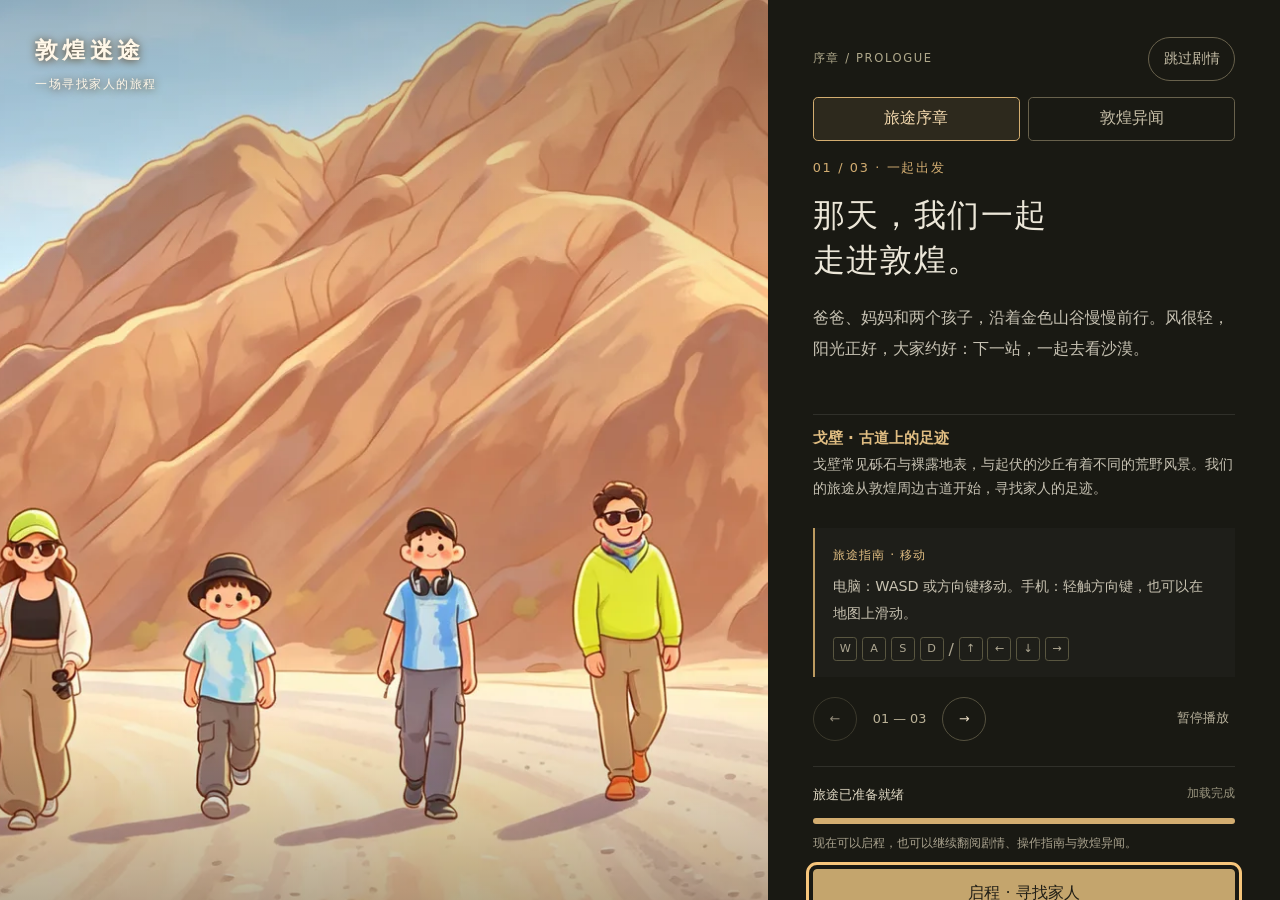
==== commit 047e08fc: "Update the input-feel Web preview Rebuild /input-fix/ from b2ae4d0 with the wind-sand hold stop.  Co" ====
--- a/input-fix/index.html
+++ b/input-fix/index.html
@@ -243,7 +243,7 @@
 
 		<link rel="preload" href="intro-b907c18ffd4f22e8.webp" as="image" fetchpriority="high">
 		<link rel="preload" href="engine-0e92f6c922b2d3230a5f05c5.wasm" as="fetch" type="application/wasm" crossorigin fetchpriority="low">
-		<link rel="preload" href="game-4601ad92c6a25cb514711096.pck" as="fetch" crossorigin fetchpriority="low">
+		<link rel="preload" href="game-729cdb0fa4e749075875ea99.pck" as="fetch" crossorigin fetchpriority="low">
 
 	</head>
 	<body>
@@ -730,7 +730,7 @@
 </script>
 		<script onerror="window.dunhuangIntro.fail('引擎下载失败，请检查网络后重试。')" src="engine-0e92f6c922b2d3230a5f05c5.js"></script>
 		<script>
-const GODOT_CONFIG = {"args":[],"canvasResizePolicy":2,"emscriptenPoolSize":8,"ensureCrossOriginIsolationHeaders":true,"executable":"engine-0e92f6c922b2d3230a5f05c5","experimentalVK":false,"fileSizes":{"game-4601ad92c6a25cb514711096.pck":1103768,"engine-0e92f6c922b2d3230a5f05c5.wasm":39509339},"focusCanvas":false,"gdextensionLibs":[],"godotPoolSize":4,"mainPack":"game-4601ad92c6a25cb514711096.pck"};
+const GODOT_CONFIG = {"args":[],"canvasResizePolicy":2,"emscriptenPoolSize":8,"ensureCrossOriginIsolationHeaders":true,"executable":"engine-0e92f6c922b2d3230a5f05c5","experimentalVK":false,"fileSizes":{"game-729cdb0fa4e749075875ea99.pck":1106000,"engine-0e92f6c922b2d3230a5f05c5.wasm":39509339},"focusCanvas":false,"gdextensionLibs":[],"godotPoolSize":4,"mainPack":"game-729cdb0fa4e749075875ea99.pck"};
 const GODOT_THREADS_ENABLED = false;
 const engine = typeof Engine === 'function' ? new Engine(GODOT_CONFIG) : null;
 
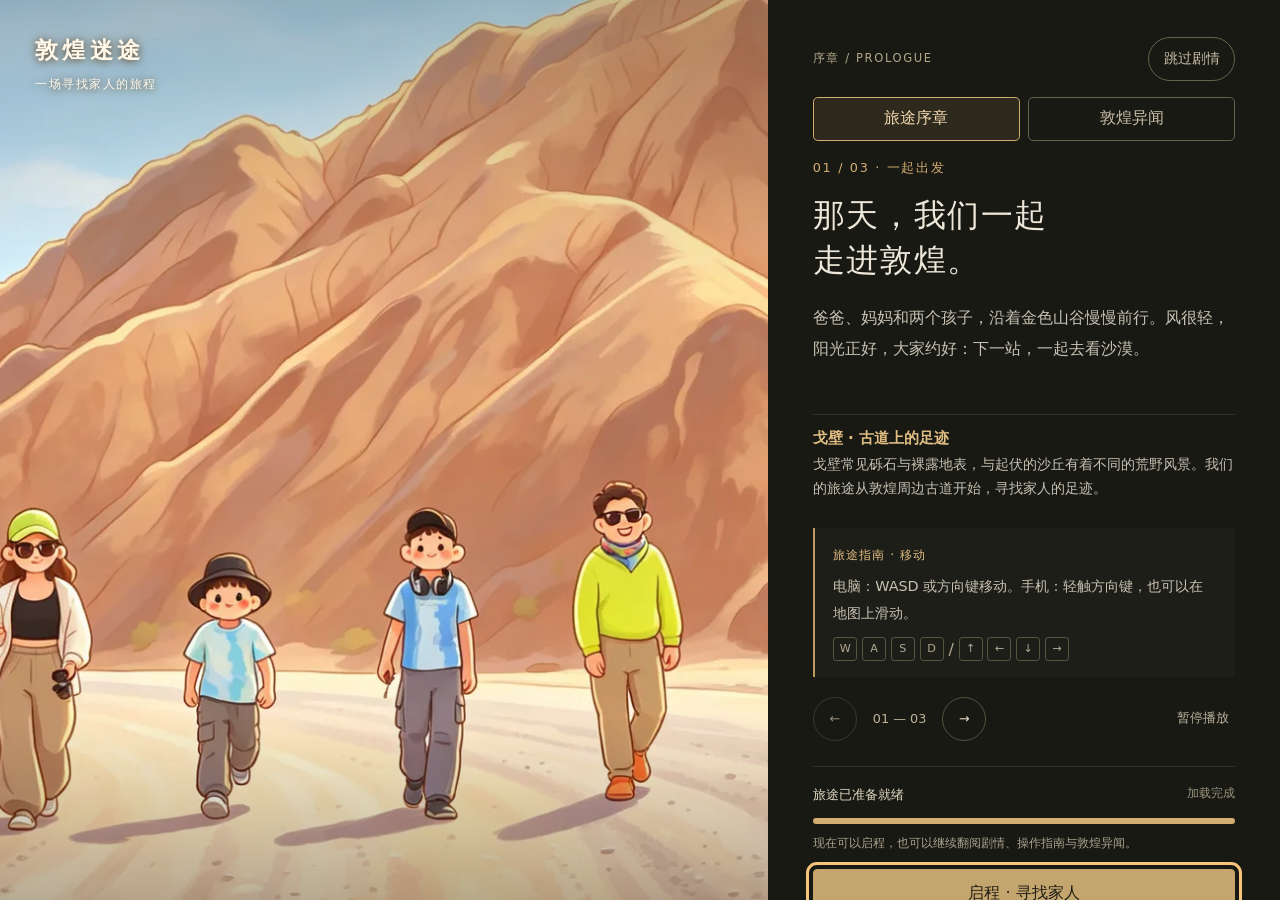
==== commit 76cca771: "Update the input-feel Web preview Rebuild /input-fix/ from fc0dc63 so a repeated keydown does not sk" ====
--- a/input-fix/index.html
+++ b/input-fix/index.html
@@ -243,7 +243,7 @@
 
 		<link rel="preload" href="intro-b907c18ffd4f22e8.webp" as="image" fetchpriority="high">
 		<link rel="preload" href="engine-0e92f6c922b2d3230a5f05c5.wasm" as="fetch" type="application/wasm" crossorigin fetchpriority="low">
-		<link rel="preload" href="game-729cdb0fa4e749075875ea99.pck" as="fetch" crossorigin fetchpriority="low">
+		<link rel="preload" href="game-4260cc445810f1657352f57c.pck" as="fetch" crossorigin fetchpriority="low">
 
 	</head>
 	<body>
@@ -730,7 +730,7 @@
 </script>
 		<script onerror="window.dunhuangIntro.fail('引擎下载失败，请检查网络后重试。')" src="engine-0e92f6c922b2d3230a5f05c5.js"></script>
 		<script>
-const GODOT_CONFIG = {"args":[],"canvasResizePolicy":2,"emscriptenPoolSize":8,"ensureCrossOriginIsolationHeaders":true,"executable":"engine-0e92f6c922b2d3230a5f05c5","experimentalVK":false,"fileSizes":{"game-729cdb0fa4e749075875ea99.pck":1106000,"engine-0e92f6c922b2d3230a5f05c5.wasm":39509339},"focusCanvas":false,"gdextensionLibs":[],"godotPoolSize":4,"mainPack":"game-729cdb0fa4e749075875ea99.pck"};
+const GODOT_CONFIG = {"args":[],"canvasResizePolicy":2,"emscriptenPoolSize":8,"ensureCrossOriginIsolationHeaders":true,"executable":"engine-0e92f6c922b2d3230a5f05c5","experimentalVK":false,"fileSizes":{"game-4260cc445810f1657352f57c.pck":1106032,"engine-0e92f6c922b2d3230a5f05c5.wasm":39509339},"focusCanvas":false,"gdextensionLibs":[],"godotPoolSize":4,"mainPack":"game-4260cc445810f1657352f57c.pck"};
 const GODOT_THREADS_ENABLED = false;
 const engine = typeof Engine === 'function' ? new Engine(GODOT_CONFIG) : null;
 
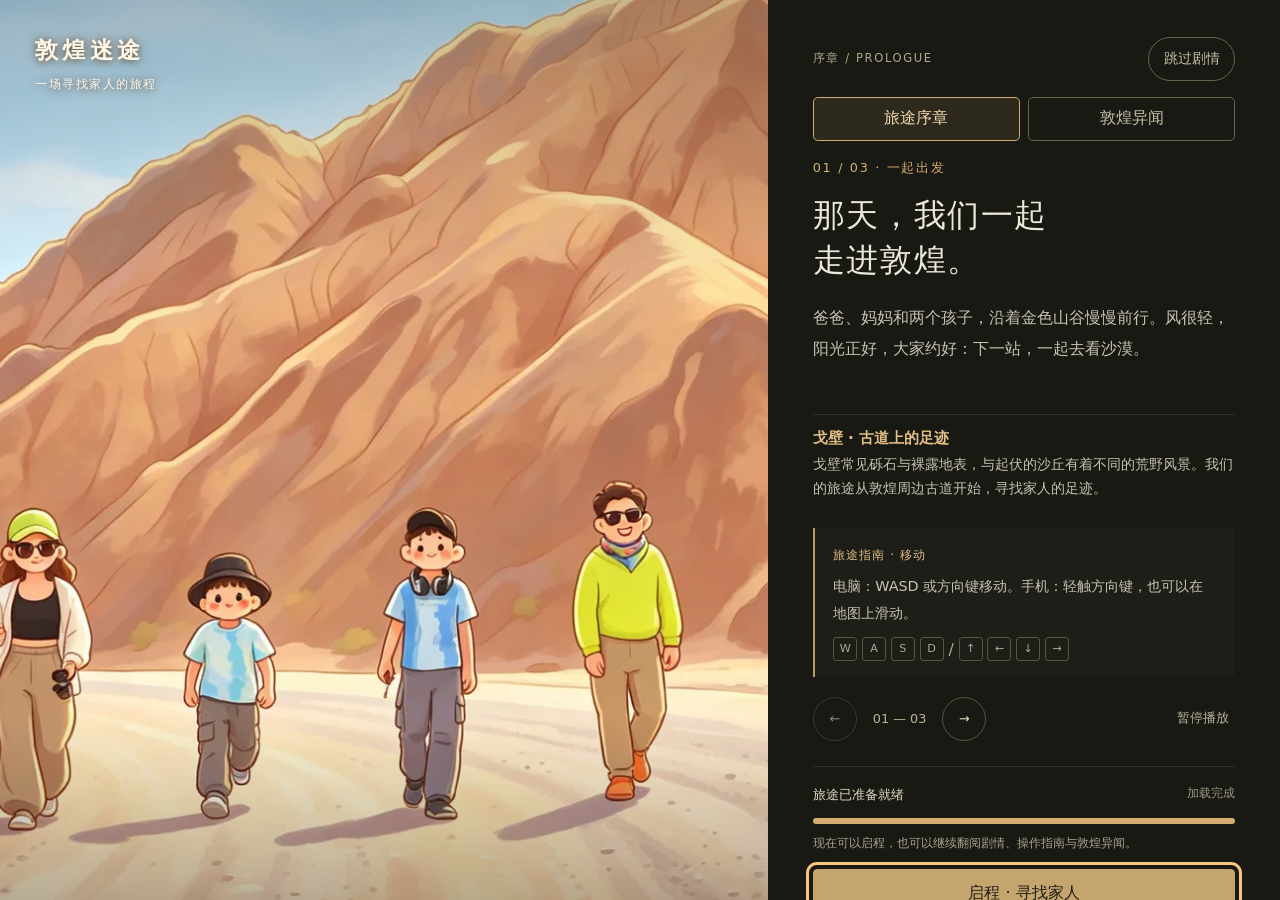
==== commit 1ea15cd9: "Publish the input-fix preview for 9c66e13. Co-authored-by: GongDeejay <GongDeejay@users.noreply.gith" ====
--- a/input-fix/index.html
+++ b/input-fix/index.html
@@ -1,4 +1,5 @@
 <!DOCTYPE html>
+<!-- input-fix 9c66e13 preview -->
 <html lang="zh-CN">
 	<head>
 		<meta charset="utf-8">
@@ -243,7 +244,7 @@
 
 		<link rel="preload" href="intro-b907c18ffd4f22e8.webp" as="image" fetchpriority="high">
 		<link rel="preload" href="engine-0e92f6c922b2d3230a5f05c5.wasm" as="fetch" type="application/wasm" crossorigin fetchpriority="low">
-		<link rel="preload" href="game-4260cc445810f1657352f57c.pck" as="fetch" crossorigin fetchpriority="low">
+		<link rel="preload" href="game-3bfa53b536fa98ec4ec2145f.pck" as="fetch" crossorigin fetchpriority="low">
 
 	</head>
 	<body>
@@ -730,7 +731,7 @@
 </script>
 		<script onerror="window.dunhuangIntro.fail('引擎下载失败，请检查网络后重试。')" src="engine-0e92f6c922b2d3230a5f05c5.js"></script>
 		<script>
-const GODOT_CONFIG = {"args":[],"canvasResizePolicy":2,"emscriptenPoolSize":8,"ensureCrossOriginIsolationHeaders":true,"executable":"engine-0e92f6c922b2d3230a5f05c5","experimentalVK":false,"fileSizes":{"game-4260cc445810f1657352f57c.pck":1106032,"engine-0e92f6c922b2d3230a5f05c5.wasm":39509339},"focusCanvas":false,"gdextensionLibs":[],"godotPoolSize":4,"mainPack":"game-4260cc445810f1657352f57c.pck"};
+const GODOT_CONFIG = {"args":[],"canvasResizePolicy":2,"emscriptenPoolSize":8,"ensureCrossOriginIsolationHeaders":true,"executable":"engine-0e92f6c922b2d3230a5f05c5","experimentalVK":false,"fileSizes":{"game-3bfa53b536fa98ec4ec2145f.pck":1108256,"engine-0e92f6c922b2d3230a5f05c5.wasm":39509339},"focusCanvas":false,"gdextensionLibs":[],"godotPoolSize":4,"mainPack":"game-3bfa53b536fa98ec4ec2145f.pck"};
 const GODOT_THREADS_ENABLED = false;
 const engine = typeof Engine === 'function' ? new Engine(GODOT_CONFIG) : null;
 
